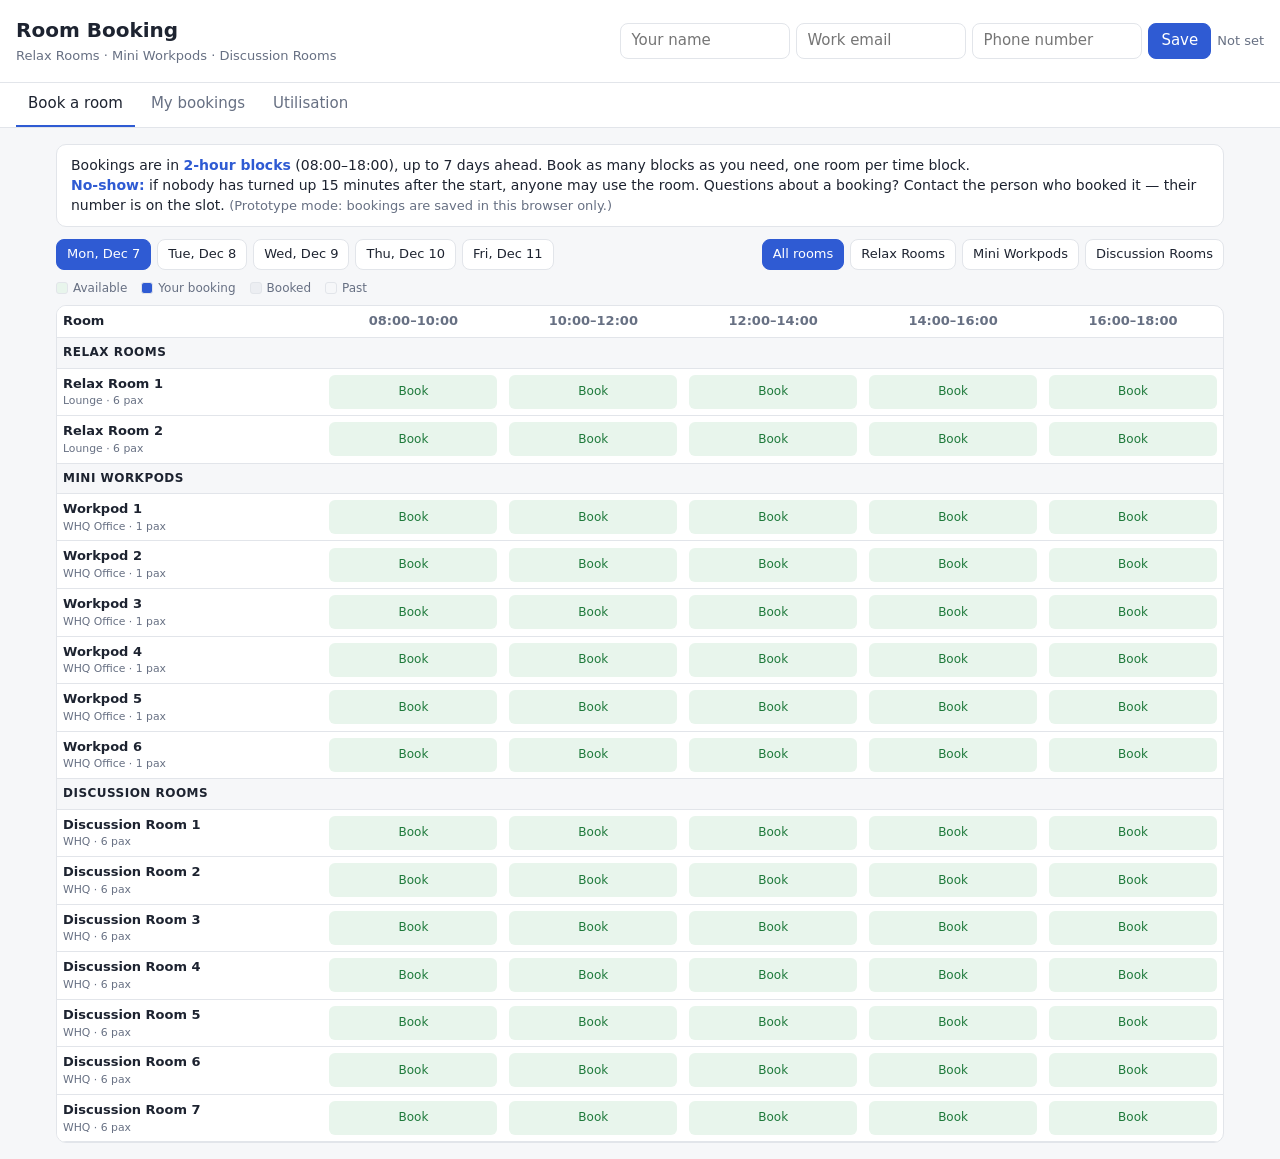
==== apps-script/Index.html @ 7262141a "Store bookings in Google Sheets; drop daily cap; add phone and no-show rule - Apps Script backend (a" ====
<!doctype html>
<html lang="en">
<head>
  <meta charset="utf-8">
  <meta name="viewport" content="width=device-width, initial-scale=1">
  <title>Room Booking</title>
  <style>
:root {
  --bg: #f6f7f9; --surface: #fff; --text: #1d2330; --muted: #677083; --line: #e2e5ea;
  --accent: #2f5bd3; --accent-ink: #fff;
  --free: #e8f5ec; --free-ink: #1f7a3c; --mine: #2f5bd3; --taken: #eceef2; --taken-ink: #677083; --past: #f6f7f9;
  --warn: #b4540a;
}
@media (prefers-color-scheme: dark) {
  :root {
    --bg: #12151b; --surface: #1a1e26; --text: #e6e8ec; --muted: #9aa3b2; --line: #2a303b;
    --accent: #6d8ff0; --accent-ink: #0d1220;
    --free: #173222; --free-ink: #7fd69c; --mine: #6d8ff0; --taken: #242a34; --taken-ink: #9aa3b2; --past: #161a21;
    --warn: #f0a35e;
  }
}
* { box-sizing: border-box; }
body { margin: 0; font: 15px/1.45 system-ui, -apple-system, "Segoe UI", Roboto, sans-serif; background: var(--bg); color: var(--text); }
h1 { margin: 0; font-size: 20px; } h2 { font-size: 17px; margin: 4px 0 12px; }
.sub, .muted { color: var(--muted); margin: 2px 0 0; font-size: 13px; }
button, input, select { font: inherit; color: inherit; }
button { cursor: pointer; border: 1px solid var(--line); background: var(--surface); border-radius: 8px; padding: 6px 12px; }
button:hover { border-color: var(--accent); }
input, select { border: 1px solid var(--line); background: var(--surface); border-radius: 8px; padding: 6px 10px; }

.topbar { display: flex; flex-wrap: wrap; gap: 12px; justify-content: space-between; align-items: center; padding: 16px; background: var(--surface); border-bottom: 1px solid var(--line); }
.who { display: flex; flex-wrap: wrap; gap: 6px; align-items: center; }
.who button { background: var(--accent); color: var(--accent-ink); border-color: var(--accent); }
.who-status { font-size: 13px; color: var(--muted); }

.tabs { display: flex; gap: 4px; padding: 0 16px; background: var(--surface); border-bottom: 1px solid var(--line); overflow-x: auto; }
.tab { border: 0; border-bottom: 2px solid transparent; border-radius: 0; padding: 10px 12px; background: none; color: var(--muted); }
.tab.active { color: var(--text); border-bottom-color: var(--accent); }

main { padding: 16px; max-width: 1200px; margin: 0 auto; }
.rules { background: var(--surface); border: 1px solid var(--line); border-radius: 10px; padding: 10px 14px; margin-bottom: 12px; font-size: 14px; }
.rules b { color: var(--accent); }
.controls { display: flex; flex-wrap: wrap; gap: 10px; align-items: center; justify-content: space-between; margin-bottom: 10px; }
.days, .chips { display: flex; gap: 6px; flex-wrap: wrap; }
.days button, .chips button { padding: 5px 10px; font-size: 13px; }
.days button.active, .chips button.active { background: var(--accent); color: var(--accent-ink); border-color: var(--accent); }
.legend { display: flex; gap: 14px; flex-wrap: wrap; font-size: 12px; color: var(--muted); margin-bottom: 8px; }
.sw { display: inline-block; width: 12px; height: 12px; border-radius: 3px; margin-right: 5px; vertical-align: -2px; border: 1px solid var(--line); }
.sw.free { background: var(--free); } .sw.mine { background: var(--mine); } .sw.taken { background: var(--taken); } .sw.past { background: var(--past); }

.grid-wrap { overflow-x: auto; background: var(--surface); border: 1px solid var(--line); border-radius: 10px; }
.grid { border-collapse: collapse; width: 100%; min-width: 640px; }
.grid th, .grid td { border-bottom: 1px solid var(--line); padding: 6px; text-align: center; font-size: 13px; }
.grid th { color: var(--muted); font-weight: 600; white-space: nowrap; }
.grid th.room { text-align: left; color: var(--text); position: sticky; left: 0; background: var(--surface); min-width: 150px; }
.grid th.room small { display: block; color: var(--muted); font-weight: 400; }
.grid tr.group th { text-align: left; background: var(--bg); color: var(--text); font-size: 12px; text-transform: uppercase; letter-spacing: .04em; }
.slot { width: 100%; min-height: 34px; border-radius: 6px; border: 1px solid transparent; font-size: 12px; padding: 4px; }
.slot.free { background: var(--free); color: var(--free-ink); }
.slot.mine { background: var(--mine); color: var(--accent-ink); font-weight: 600; }
.slot.taken { background: var(--taken); color: var(--text); cursor: default; line-height: 1.25; }
.slot small { display: block; color: var(--taken-ink); font-size: 11px; }
.slot.past { background: var(--past); color: var(--muted); cursor: default; opacity: .6; }
.slot.blocked { background: var(--free); color: var(--muted); opacity: .55; }

.card { background: var(--surface); border: 1px solid var(--line); border-radius: 10px; padding: 12px 14px; margin-bottom: 8px; display: flex; justify-content: space-between; align-items: center; gap: 10px; flex-wrap: wrap; }
.card .when { color: var(--muted); font-size: 13px; }
.empty { color: var(--muted); padding: 20px 0; }

.usage-table { width: 100%; border-collapse: collapse; background: var(--surface); border: 1px solid var(--line); border-radius: 10px; overflow: hidden; }
.usage-table th, .usage-table td { padding: 8px 10px; border-bottom: 1px solid var(--line); text-align: left; font-size: 14px; }
.bar { height: 8px; background: var(--taken); border-radius: 4px; overflow: hidden; min-width: 80px; }
.bar > i { display: block; height: 100%; background: var(--accent); }
.hint { margin-top: 10px; font-size: 13px; color: var(--warn); }

.toast { position: fixed; left: 50%; bottom: 20px; transform: translateX(-50%); background: var(--text); color: var(--bg); padding: 10px 16px; border-radius: 8px; font-size: 14px; opacity: 0; transition: opacity .2s; pointer-events: none; max-width: calc(100% - 32px); }
.toast.show { opacity: 1; }
body.busy, body.busy .slot { cursor: progress; }
.who input { width: 170px; }
@media (max-width: 600px) { .who input { width: 100%; } }
</style>
</head>
<body>
  <header class="topbar">
    <div class="brand">
      <h1>Room Booking</h1>
      <p class="sub">Relax Rooms · Mini Workpods · Discussion Rooms</p>
    </div>
    <form id="who" class="who" autocomplete="on">
      <input id="who-name" name="name" placeholder="Your name" required>
      <input id="who-email" name="email" type="email" placeholder="Work email" required>
      <input id="who-phone" name="tel" type="tel" placeholder="Phone number" required>
      <button type="submit">Save</button>
      <span id="who-status" class="who-status"></span>
    </form>
  </header>

  <nav class="tabs" role="tablist">
    <button class="tab active" data-view="book" role="tab">Book a room</button>
    <button class="tab" data-view="mine" role="tab">My bookings</button>
    <button class="tab" data-view="usage" role="tab">Utilisation</button>
  </nav>

  <main>
    <section id="view-book" class="view">
      <div class="rules" id="rules"></div>
      <div class="controls">
        <div id="days" class="days"></div>
        <div id="types" class="chips"></div>
      </div>
      <div class="legend">
        <span><i class="sw free"></i>Available</span>
        <span><i class="sw mine"></i>Your booking</span>
        <span><i class="sw taken"></i>Booked</span>
        <span><i class="sw past"></i>Past</span>
      </div>
      <div class="grid-wrap"><table id="grid" class="grid"></table></div>
    </section>

    <section id="view-mine" class="view" hidden>
      <h2>My upcoming bookings</h2>
      <div id="mine-list"></div>
    </section>

    <section id="view-usage" class="view" hidden>
      <h2>Utilisation</h2>
      <p class="muted">Share of available 2-hour blocks that were booked, over the selected period. Use this to decide when to adjust the cap.</p>
      <div class="controls">
        <label>Period
          <select id="usage-range">
            <option value="7">Next 7 days</option>
            <option value="-7">Past 7 days</option>
            <option value="-30">Past 30 days</option>
          </select>
        </label>
        <button id="export">Export bookings (CSV)</button>
      </div>
      <div id="usage"></div>
    </section>
  </main>

  <div id="toast" class="toast" role="status" aria-live="polite"></div>

  <script>
// Booking rules and room list. Edit this file to adjust the system —
// no other code changes are needed for the common tweaks.
window.BOOKING_CONFIG = {
  // Google Sheets backend: paste the Apps Script web app URL here (see
  // apps-script/SETUP.md). Leave empty to keep bookings in this browser only.
  sheetsApiUrl: "",

  // Operating hours (24h clock). Slots are generated from open to close.
  openHour: 8,
  closeHour: 18,

  // Length of one booking block, in hours.
  blockHours: 2,

  // Optional usage cap: maximum hours one person may hold per day, across all
  // rooms. null = no cap (people may book as many blocks as they like).
  // Set a number (e.g. 4) if utilisation data shows rooms are oversubscribed.
  maxHoursPerPersonPerDay: null,

  // If nobody has turned up this many minutes after the start, anyone may use
  // the room. Shown to users; not enforced by the system.
  noShowReleaseMinutes: 15,

  // How many days ahead people can book (0 = today only).
  bookingWindowDays: 7,

  // Allow weekend bookings?
  allowWeekends: false,

  // Rooms. `type` drives the filter chips; `capacity` is informational.
  rooms: [
    { id: "relax-1", name: "Relax Room 1", type: "Relax Room", location: "Lounge", capacity: 6 },
    { id: "relax-2", name: "Relax Room 2", type: "Relax Room", location: "Lounge", capacity: 6 },

    { id: "pod-1", name: "Workpod 1", type: "Mini Workpod", location: "WHQ Office", capacity: 1 },
    { id: "pod-2", name: "Workpod 2", type: "Mini Workpod", location: "WHQ Office", capacity: 1 },
    { id: "pod-3", name: "Workpod 3", type: "Mini Workpod", location: "WHQ Office", capacity: 1 },
    { id: "pod-4", name: "Workpod 4", type: "Mini Workpod", location: "WHQ Office", capacity: 1 },
    { id: "pod-5", name: "Workpod 5", type: "Mini Workpod", location: "WHQ Office", capacity: 1 },
    { id: "pod-6", name: "Workpod 6", type: "Mini Workpod", location: "WHQ Office", capacity: 1 },

    { id: "disc-1", name: "Discussion Room 1", type: "Discussion Room", location: "WHQ", capacity: 6 },
    { id: "disc-2", name: "Discussion Room 2", type: "Discussion Room", location: "WHQ", capacity: 6 },
    { id: "disc-3", name: "Discussion Room 3", type: "Discussion Room", location: "WHQ", capacity: 6 },
    { id: "disc-4", name: "Discussion Room 4", type: "Discussion Room", location: "WHQ", capacity: 6 },
    { id: "disc-5", name: "Discussion Room 5", type: "Discussion Room", location: "WHQ", capacity: 6 },
    { id: "disc-6", name: "Discussion Room 6", type: "Discussion Room", location: "WHQ", capacity: 6 },
    { id: "disc-7", name: "Discussion Room 7", type: "Discussion Room", location: "WHQ", capacity: 6 },
  ],
};
</script>
  <script>
(function () {
  "use strict";

  const C = window.BOOKING_CONFIG;
  const STORE_KEY = "roombooking.bookings.v1";
  const USER_KEY = "roombooking.user.v1";

  // ---- Storage --------------------------------------------------------------
  // Three backends with the same async interface:
  //  - served by the Apps Script web app (apps-script/): google.script.run
  //  - hosted elsewhere with sheetsApiUrl set: the web app's JSON API
  //  - otherwise: this browser's localStorage, for trying it on one machine.
  const localStore = {
    async list() {
      try { return JSON.parse(localStorage.getItem(STORE_KEY)) || []; } catch { return []; }
    },
    async add(b) {
      const list = await this.list();
      if (list.some((x) => x.roomId === b.roomId && x.date === b.date && x.start === b.start))
        throw new Error("Sorry, that slot was just taken. Please pick another.");
      const booking = { ...b, id: Date.now().toString(36) + Math.random().toString(36).slice(2, 7), createdAt: new Date().toISOString() };
      this._save(list.concat(booking));
      return booking;
    },
    async cancel(id) {
      this._save((await this.list()).filter((x) => x.id !== id));
    },
    _save(list) {
      try { localStorage.setItem(STORE_KEY, JSON.stringify(list)); } catch {}
    },
  };

  const sheetsStore = {
    async list() {
      const from = ymd(addDays(new Date(), -31));
      const res = await fetch(`${C.sheetsApiUrl}?action=list&from=${from}`);
      return (await this._json(res)).bookings;
    },
    async add(b) {
      return (await this._post({ action: "book", booking: b })).booking;
    },
    async cancel(id, email) {
      await this._post({ action: "cancel", id, email });
    },
    async _post(body) {
      // text/plain keeps this a "simple" request, which Apps Script accepts cross-origin.
      const res = await fetch(C.sheetsApiUrl, { method: "POST", headers: { "Content-Type": "text/plain;charset=utf-8" }, body: JSON.stringify(body) });
      return this._json(res);
    },
    async _json(res) {
      const data = await res.json();
      if (!data.ok) throw new Error(data.error || "Something went wrong.");
      return data;
    },
  };

  const gasRun = (fn, ...args) =>
    new Promise((resolve, reject) =>
      google.script.run
        .withSuccessHandler(resolve)
        .withFailureHandler((e) => reject(new Error(String(e && e.message || e).replace(/^Error:\s*/, ""))))
        [fn](...args));
  const appsScriptStore = {
    list: () => gasRun("apiList", ymd(addDays(new Date(), -31))),
    add: (b) => gasRun("apiBook", b),
    cancel: (id, email) => gasRun("apiCancel", id, email),
  };

  const store = window.google?.script?.run ? appsScriptStore : C.sheetsApiUrl ? sheetsStore : localStore;

  function loadUser() {
    try { return JSON.parse(localStorage.getItem(USER_KEY)); } catch { return null; }
  }
  function saveUser(u) {
    try { localStorage.setItem(USER_KEY, JSON.stringify(u)); } catch {}
  }

  // ---- Time helpers ---------------------------------------------------------
  const pad = (n) => String(n).padStart(2, "0");
  const ymd = (d) => `${d.getFullYear()}-${pad(d.getMonth() + 1)}-${pad(d.getDate())}`;
  const parseYmd = (s) => { const [y, m, d] = s.split("-").map(Number); return new Date(y, m - 1, d); };
  const addDays = (d, n) => { const x = new Date(d); x.setDate(x.getDate() + n); return x; };
  const isWeekend = (d) => d.getDay() === 0 || d.getDay() === 6;
  const fmtDay = (d) => d.toLocaleDateString(undefined, { weekday: "short", day: "numeric", month: "short" });

  // Slots: [{start: 8, end: 10, label: "08:00–10:00"}, ...]
  const SLOTS = [];
  for (let h = C.openHour; h + C.blockHours <= C.closeHour; h += C.blockHours) {
    SLOTS.push({ start: h, end: h + C.blockHours, label: `${pad(h)}:00–${pad(h + C.blockHours)}:00` });
  }

  function bookableDays() {
    const out = [];
    const today = new Date(); today.setHours(0, 0, 0, 0);
    for (let i = 0; i <= C.bookingWindowDays; i++) {
      const d = addDays(today, i);
      if (C.allowWeekends || !isWeekend(d)) out.push(d);
    }
    return out;
  }

  function slotIsPast(dateStr, slot) {
    const end = parseYmd(dateStr); end.setHours(slot.end, 0, 0, 0);
    return end <= new Date();
  }

  // ---- State ---------------------------------------------------------------
  let bookings = [];
  let user = loadUser();
  if (user && !user.phone) user = null; // saved before phone numbers were required
  let busy = false;
  const days = bookableDays();
  let selectedDay = days.length ? ymd(days[0]) : ymd(new Date());
  let selectedType = "All";
  const types = ["All", ...new Set(C.rooms.map((r) => r.type))];

  const el = (id) => document.getElementById(id);
  const roomById = (id) => C.rooms.find((r) => r.id === id);
  const sameUser = (b) => user && b.email.toLowerCase() === user.email.toLowerCase();

  const esc = (v) => String(v).replace(/[&<>"']/g, (c) => ({ "&": "&amp;", "<": "&lt;", ">": "&gt;", '"': "&quot;", "'": "&#39;" }[c]));

  function toast(msg) {
    const t = el("toast");
    t.textContent = msg;
    t.classList.add("show");
    clearTimeout(toast._t);
    toast._t = setTimeout(() => t.classList.remove("show"), 2800);
  }

  // ---- Rules ---------------------------------------------------------------
  // Checked here for instant feedback; the Sheets backend re-checks under a lock.
  function hoursUsed(email, dateStr) {
    return bookings
      .filter((b) => b.date === dateStr && b.email.toLowerCase() === email.toLowerCase())
      .reduce((sum, b) => sum + (b.end - b.start), 0);
  }

  function capReached(dateStr) {
    return !!(user && C.maxHoursPerPersonPerDay &&
      hoursUsed(user.email, dateStr) + C.blockHours > C.maxHoursPerPersonPerDay);
  }

  function canBook(roomId, dateStr, slot) {
    if (!user) return "Enter your name, work email and phone number first.";
    if (slotIsPast(dateStr, slot)) return "That slot has already passed.";
    if (bookings.some((b) => b.roomId === roomId && b.date === dateStr && b.start === slot.start))
      return "That slot was just taken.";
    if (bookings.some((b) => sameUser(b) && b.date === dateStr && b.start === slot.start))
      return "You already have a booking at that time.";
    if (capReached(dateStr))
      return `Daily limit reached: ${C.maxHoursPerPersonPerDay}h per person per day.`;
    return null;
  }

  async function refresh() {
    try {
      bookings = await store.list();
    } catch (e) {
      toast("Couldn't load bookings: " + e.message);
    }
    render();
  }

  async function run(work, done) {
    if (busy) return;
    busy = true;
    document.body.classList.add("busy");
    try {
      await work();
      toast(done);
    } catch (e) {
      toast(e.message);
    } finally {
      busy = false;
      document.body.classList.remove("busy");
      await refresh();
    }
  }

  function book(roomId, dateStr, slot) {
    const err = canBook(roomId, dateStr, slot);
    if (err) { toast(err); return; }
    const room = roomById(roomId);
    run(
      () => store.add({ roomId, roomName: room.name, date: dateStr, start: slot.start, end: slot.end,
                        name: user.name, email: user.email, phone: user.phone }),
      `Booked ${room.name}, ${fmtDay(parseYmd(dateStr))} ${slot.label}`
    );
  }

  function cancel(id) {
    const b = bookings.find((x) => x.id === id);
    if (!b || !sameUser(b)) return;
    if (!confirm(`Cancel ${roomById(b.roomId)?.name || b.roomId} on ${fmtDay(parseYmd(b.date))}?`)) return;
    run(() => store.cancel(id, user.email), "Booking cancelled — the slot is free for others.");
  }

  // ---- Rendering -----------------------------------------------------------
  function renderWho() {
    el("who-name").value = user?.name || "";
    el("who-email").value = user?.email || "";
    el("who-phone").value = user?.phone || "";
    el("who-status").textContent = user ? `Booking as ${user.name}` : "Not set";
  }

  function renderRules() {
    let limit;
    if (C.maxHoursPerPersonPerDay) {
      const used = user ? hoursUsed(user.email, selectedDay) : 0;
      limit = `Limit: <b>${C.maxHoursPerPersonPerDay}h per person per day</b>` +
        (user ? ` <span class="muted">(you've used ${used}h on this day)</span>. ` : ". ");
    } else {
      limit = "Book as many blocks as you need, one room per time block. ";
    }
    el("rules").innerHTML =
      `Bookings are in <b>${C.blockHours}-hour blocks</b> (${pad(C.openHour)}:00–${pad(C.closeHour)}:00), ` +
      `up to ${C.bookingWindowDays} days ahead. ${limit}<br>` +
      `<b>No-show:</b> if nobody has turned up ${C.noShowReleaseMinutes} minutes after the start, anyone may use the room. ` +
      `Questions about a booking? Contact the person who booked it — their number is on the slot.` +
      (store !== localStore ? "" : ` <span class="muted">(Prototype mode: bookings are saved in this browser only.)</span>`);
  }

  function renderDays() {
    el("days").innerHTML = "";
    for (const d of days) {
      const b = document.createElement("button");
      b.textContent = fmtDay(d);
      b.className = ymd(d) === selectedDay ? "active" : "";
      b.onclick = () => { selectedDay = ymd(d); render(); };
      el("days").appendChild(b);
    }
  }

  function renderTypes() {
    el("types").innerHTML = "";
    for (const t of types) {
      const b = document.createElement("button");
      b.textContent = t === "All" ? "All rooms" : t + "s";
      b.className = t === selectedType ? "active" : "";
      b.onclick = () => { selectedType = t; render(); };
      el("types").appendChild(b);
    }
  }

  function renderGrid() {
    const grid = el("grid");
    grid.innerHTML = "";
    const head = grid.insertRow();
    head.innerHTML = `<th class="room">Room</th>` + SLOTS.map((s) => `<th>${s.label}</th>`).join("");

    const atCap = capReached(selectedDay);
    let lastType = null;
    for (const room of C.rooms) {
      if (selectedType !== "All" && room.type !== selectedType) continue;
      if (room.type !== lastType) {
        const g = grid.insertRow(); g.className = "group";
        g.innerHTML = `<th colspan="${SLOTS.length + 1}">${room.type}s</th>`;
        lastType = room.type;
      }
      const tr = grid.insertRow();
      const th = document.createElement("th");
      th.className = "room";
      th.innerHTML = `${room.name}<small>${room.location} · ${room.capacity} pax</small>`;
      tr.appendChild(th);

      for (const slot of SLOTS) {
        const td = tr.insertCell();
        const btn = document.createElement("button");
        btn.className = "slot";
        const b = bookings.find((x) => x.roomId === room.id && x.date === selectedDay && x.start === slot.start);
        if (b && sameUser(b)) {
          btn.classList.add("mine"); btn.textContent = "Yours · cancel";
          btn.onclick = () => cancel(b.id);
        } else if (b) {
          btn.classList.add("taken"); btn.disabled = true;
          btn.innerHTML = `${esc(b.name)}<small>${esc(b.phone || "")}</small>`;
        } else if (slotIsPast(selectedDay, slot)) {
          btn.classList.add("past"); btn.textContent = "—"; btn.disabled = true;
        } else {
          btn.classList.add(atCap ? "blocked" : "free");
          btn.textContent = atCap ? "Limit reached" : "Book";
          btn.onclick = () => book(room.id, selectedDay, slot);
        }
        btn.title = `${room.name} · ${slot.label}` + (b ? ` · booked by ${b.name}, ${b.phone || ""}` : "");
        td.appendChild(btn);
      }
    }
  }

  function renderMine() {
    const list = el("mine-list");
    if (!user) { list.innerHTML = `<p class="empty">Enter your name and email above to see your bookings.</p>`; return; }
    const mine = bookings
      .filter((b) => sameUser(b) && !slotIsPast(b.date, b))
      .sort((a, b) => (a.date + pad(a.start)).localeCompare(b.date + pad(b.start)));
    if (!mine.length) { list.innerHTML = `<p class="empty">No upcoming bookings.</p>`; return; }
    list.innerHTML = "";
    for (const b of mine) {
      const room = roomById(b.roomId);
      const card = document.createElement("div");
      card.className = "card";
      card.innerHTML = `<div><strong>${room?.name || b.roomId}</strong>
        <div class="when">${fmtDay(parseYmd(b.date))} · ${pad(b.start)}:00–${pad(b.end)}:00 · ${room?.location || ""}</div></div>`;
      const btn = document.createElement("button");
      btn.textContent = "Cancel";
      btn.onclick = () => cancel(b.id);
      card.appendChild(btn);
      list.appendChild(card);
    }
  }

  function renderUsage() {
    const range = Number(el("usage-range").value);
    const today = new Date(); today.setHours(0, 0, 0, 0);
    const dates = [];
    if (range > 0) for (let i = 0; i < range; i++) dates.push(addDays(today, i));
    else for (let i = range; i < 0; i++) dates.push(addDays(today, i));
    const dayStrs = dates.filter((d) => C.allowWeekends || !isWeekend(d)).map(ymd);
    const daySet = new Set(dayStrs);
    const inRange = bookings.filter((b) => daySet.has(b.date));

    const rows = types.filter((t) => t !== "All").map((t) => {
      const rooms = C.rooms.filter((r) => r.type === t);
      const capacity = rooms.length * SLOTS.length * dayStrs.length;
      const used = inRange.filter((b) => roomById(b.roomId)?.type === t).length;
      return { label: t + "s", rooms: rooms.length, used, capacity };
    });
    const total = rows.reduce((a, r) => ({ used: a.used + r.used, capacity: a.capacity + r.capacity }), { used: 0, capacity: 0 });
    const pct = (u, c) => (c ? Math.round((u / c) * 100) : 0);

    const slotRows = SLOTS.map((s) => {
      const used = inRange.filter((b) => b.start === s.start).length;
      return { label: s.label, used, capacity: C.rooms.length * dayStrs.length };
    });

    const people = new Set(inRange.map((b) => b.email.toLowerCase())).size;
    const tableHtml = (title, list) => `
      <table class="usage-table" style="margin-bottom:16px">
        <tr><th>${title}</th><th>Blocks booked</th><th>Utilisation</th><th style="width:40%"></th></tr>
        ${list.map((r) => `<tr><td>${r.label}</td><td>${r.used} / ${r.capacity}</td><td>${pct(r.used, r.capacity)}%</td>
          <td><div class="bar"><i style="width:${pct(r.used, r.capacity)}%"></i></div></td></tr>`).join("")}
      </table>`;

    const overall = pct(total.used, total.capacity);
    el("usage").innerHTML =
      `<p><strong>${overall}%</strong> overall · ${total.used} bookings · ${people} people · ${dayStrs.length} working days</p>` +
      tableHtml("Room type", rows) + tableHtml("Time block", slotRows) +
      (overall < 50 && total.capacity && C.maxHoursPerPersonPerDay
        ? `<p class="hint">Utilisation is under 50% — consider raising <code>maxHoursPerPersonPerDay</code> in config.js.</p>`
        : overall >= 85
        ? `<p class="hint">Utilisation is 85%+ — demand is high; consider a per-person cap (<code>maxHoursPerPersonPerDay</code>) or shorter blocks.</p>`
        : "");
  }

  function exportCsv() {
    const head = ["date", "start", "end", "room", "type", "name", "email", "phone", "createdAt"];
    const csv = (v) => `"${String(v).replace(/"/g, '""')}"`;
    const lines = [head.join(",")].concat(
      bookings.map((b) => {
        const r = roomById(b.roomId);
        return [b.date, `${pad(b.start)}:00`, `${pad(b.end)}:00`, r?.name || b.roomId, r?.type || "", b.name, b.email, b.phone || "", b.createdAt].map(csv).join(",");
      })
    );
    const a = document.createElement("a");
    a.href = URL.createObjectURL(new Blob([lines.join("\n")], { type: "text/csv" }));
    a.download = `room-bookings-${ymd(new Date())}.csv`;
    a.click();
  }

  function render() {
    renderWho(); renderRules(); renderDays(); renderTypes(); renderGrid(); renderMine(); renderUsage();
  }

  // ---- Wiring --------------------------------------------------------------
  el("who").addEventListener("submit", (e) => {
    e.preventDefault();
    const name = el("who-name").value.trim();
    const email = el("who-email").value.trim();
    const phone = el("who-phone").value.trim();
    if (!name || !email || !phone) return;
    user = { name, email, phone };
    saveUser(user);
    toast(`Saved — booking as ${name}`);
    render();
  });

  document.querySelectorAll(".tab").forEach((t) =>
    t.addEventListener("click", () => {
      document.querySelectorAll(".tab").forEach((x) => x.classList.toggle("active", x === t));
      document.querySelectorAll(".view").forEach((v) => (v.hidden = v.id !== "view-" + t.dataset.view));
    })
  );
  el("usage-range").addEventListener("change", renderUsage);
  el("export").addEventListener("click", exportCsv);
  window.addEventListener("storage", (e) => { if (e.key === STORE_KEY) refresh(); });
  // Pick up other people's bookings while the page is open.
  setInterval(() => { if (!busy && !document.hidden) refresh(); }, 60000);
  document.addEventListener("visibilitychange", () => { if (!document.hidden) refresh(); });

  render();
  refresh();
})();
</script>
</body>
</html>
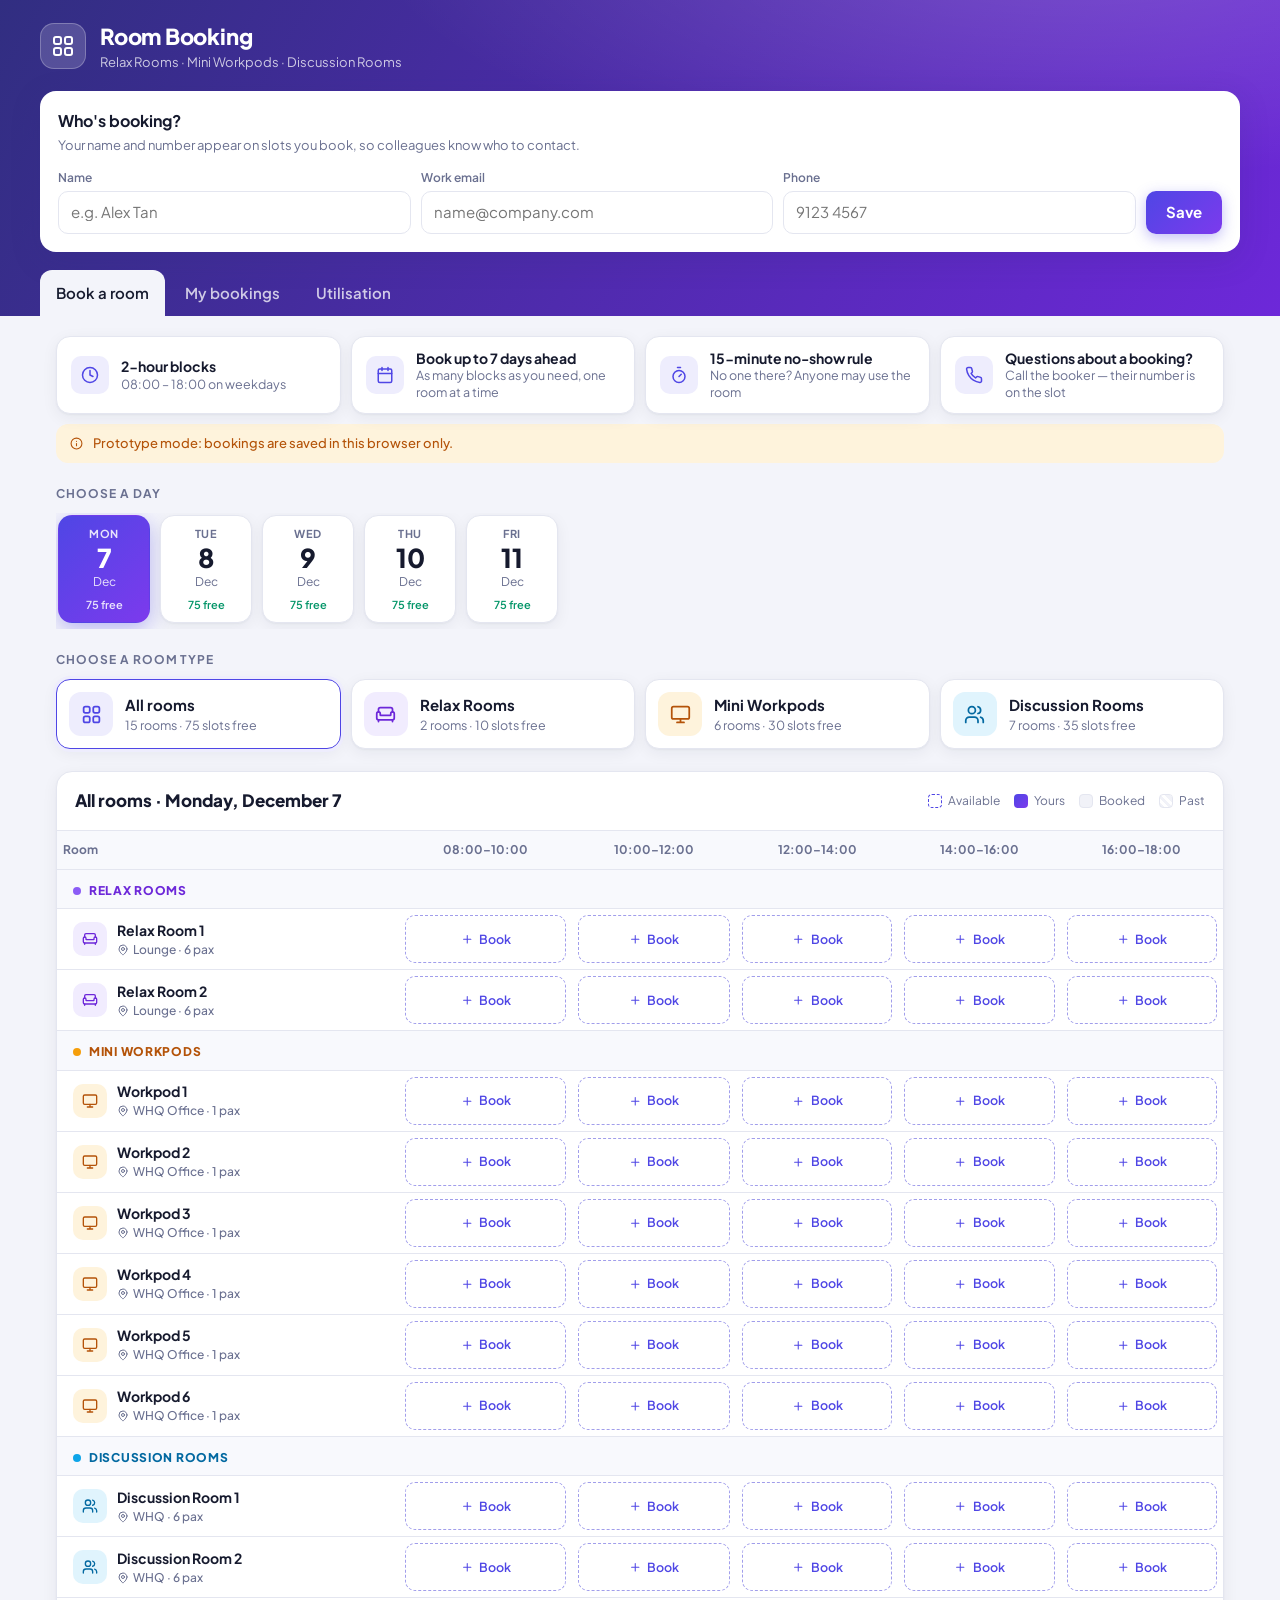
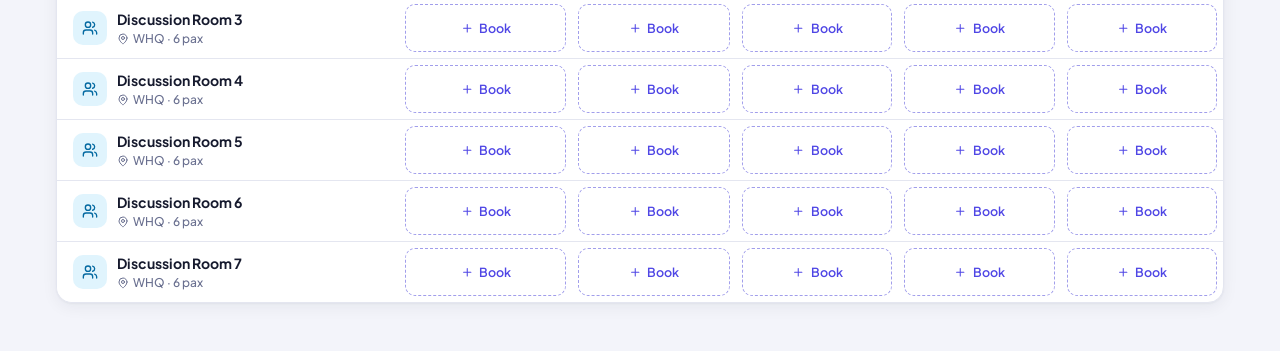
==== commit b31d2b02: "Redesign booking page Branded gradient header with profile chip, rule cards with icons, date tiles s" ====
--- a/apps-script/Index.html
+++ b/apps-script/Index.html
@@ -4,136 +4,302 @@
   <meta charset="utf-8">
   <meta name="viewport" content="width=device-width, initial-scale=1">
   <title>Room Booking</title>
+  <link rel="preconnect" href="https://fonts.googleapis.com">
+  <link rel="stylesheet" href="https://fonts.googleapis.com/css2?family=Plus+Jakarta+Sans:wght@400;500;600;700;800&display=swap">
   <style>
 :root {
-  --bg: #f6f7f9; --surface: #fff; --text: #1d2330; --muted: #677083; --line: #e2e5ea;
-  --accent: #2f5bd3; --accent-ink: #fff;
-  --free: #e8f5ec; --free-ink: #1f7a3c; --mine: #2f5bd3; --taken: #eceef2; --taken-ink: #677083; --past: #f6f7f9;
-  --warn: #b4540a;
+  --bg: #F3F4FA; --surface: #FFFFFF; --surface-2: #F8F9FD; --text: #161A2E; --muted: #6A7090; --line: #E4E6F0;
+  --brand: #4F46E5; --brand-2: #7C3AED; --brand-soft: #EEEDFD; --brand-ink: #FFFFFF;
+  --hero-from: #312E81; --hero-to: #6D28D9;
+  --grad: linear-gradient(135deg, #4F46E5, #7C3AED); /* fills under white text, same in both themes */
+  --relax: #8B5CF6; --relax-soft: #F1ECFE; --relax-ink: #6D28D9;
+  --pod: #F59E0B; --pod-soft: #FEF3DC; --pod-ink: #B45309;
+  --disc: #0EA5E9; --disc-soft: #E0F4FD; --disc-ink: #0369A1;
+  --taken: #F1F2F8; --danger: #DC2626; --danger-soft: #FDECEC; --warn: #B45309; --ok: #059669;
+  --shadow: 0 1px 2px rgba(22, 26, 46, .04), 0 4px 16px rgba(22, 26, 46, .06);
+  --shadow-lg: 0 8px 30px rgba(49, 46, 129, .18);
+  --radius: 16px;
 }
 @media (prefers-color-scheme: dark) {
   :root {
-    --bg: #12151b; --surface: #1a1e26; --text: #e6e8ec; --muted: #9aa3b2; --line: #2a303b;
-    --accent: #6d8ff0; --accent-ink: #0d1220;
-    --free: #173222; --free-ink: #7fd69c; --mine: #6d8ff0; --taken: #242a34; --taken-ink: #9aa3b2; --past: #161a21;
-    --warn: #f0a35e;
+    --bg: #0E1020; --surface: #171A2E; --surface-2: #1D2138; --text: #ECEDF6; --muted: #9AA0BF; --line: #2A2F4A;
+    --brand: #818CF8; --brand-2: #A78BFA; --brand-soft: #25264A; --brand-ink: #0E1020;
+    --hero-from: #1E1B4B; --hero-to: #4C1D95;
+    --relax-soft: #2A2145; --relax-ink: #C4B5FD;
+    --pod-soft: #33270F; --pod-ink: #FCD34D;
+    --disc-soft: #0F2A3A; --disc-ink: #7DD3FC;
+    --taken: #22263F; --danger: #F87171; --danger-soft: #3A1D25; --warn: #FBBF24; --ok: #34D399;
+    --shadow: 0 1px 2px rgba(0, 0, 0, .3), 0 4px 16px rgba(0, 0, 0, .25);
   }
 }
+
 * { box-sizing: border-box; }
-body { margin: 0; font: 15px/1.45 system-ui, -apple-system, "Segoe UI", Roboto, sans-serif; background: var(--bg); color: var(--text); }
-h1 { margin: 0; font-size: 20px; } h2 { font-size: 17px; margin: 4px 0 12px; }
-.sub, .muted { color: var(--muted); margin: 2px 0 0; font-size: 13px; }
+[hidden] { display: none !important; }
+body {
+  margin: 0; background: var(--bg); color: var(--text);
+  font: 15px/1.5 "Plus Jakarta Sans", system-ui, -apple-system, "Segoe UI", Roboto, sans-serif;
+  -webkit-font-smoothing: antialiased;
+}
 button, input, select { font: inherit; color: inherit; }
-button { cursor: pointer; border: 1px solid var(--line); background: var(--surface); border-radius: 8px; padding: 6px 12px; }
-button:hover { border-color: var(--accent); }
-input, select { border: 1px solid var(--line); background: var(--surface); border-radius: 8px; padding: 6px 10px; }
-
-.topbar { display: flex; flex-wrap: wrap; gap: 12px; justify-content: space-between; align-items: center; padding: 16px; background: var(--surface); border-bottom: 1px solid var(--line); }
-.who { display: flex; flex-wrap: wrap; gap: 6px; align-items: center; }
-.who button { background: var(--accent); color: var(--accent-ink); border-color: var(--accent); }
-.who-status { font-size: 13px; color: var(--muted); }
-
-.tabs { display: flex; gap: 4px; padding: 0 16px; background: var(--surface); border-bottom: 1px solid var(--line); overflow-x: auto; }
-.tab { border: 0; border-bottom: 2px solid transparent; border-radius: 0; padding: 10px 12px; background: none; color: var(--muted); }
-.tab.active { color: var(--text); border-bottom-color: var(--accent); }
-
-main { padding: 16px; max-width: 1200px; margin: 0 auto; }
-.rules { background: var(--surface); border: 1px solid var(--line); border-radius: 10px; padding: 10px 14px; margin-bottom: 12px; font-size: 14px; }
-.rules b { color: var(--accent); }
-.controls { display: flex; flex-wrap: wrap; gap: 10px; align-items: center; justify-content: space-between; margin-bottom: 10px; }
-.days, .chips { display: flex; gap: 6px; flex-wrap: wrap; }
-.days button, .chips button { padding: 5px 10px; font-size: 13px; }
-.days button.active, .chips button.active { background: var(--accent); color: var(--accent-ink); border-color: var(--accent); }
-.legend { display: flex; gap: 14px; flex-wrap: wrap; font-size: 12px; color: var(--muted); margin-bottom: 8px; }
-.sw { display: inline-block; width: 12px; height: 12px; border-radius: 3px; margin-right: 5px; vertical-align: -2px; border: 1px solid var(--line); }
-.sw.free { background: var(--free); } .sw.mine { background: var(--mine); } .sw.taken { background: var(--taken); } .sw.past { background: var(--past); }
-
-.grid-wrap { overflow-x: auto; background: var(--surface); border: 1px solid var(--line); border-radius: 10px; }
-.grid { border-collapse: collapse; width: 100%; min-width: 640px; }
-.grid th, .grid td { border-bottom: 1px solid var(--line); padding: 6px; text-align: center; font-size: 13px; }
-.grid th { color: var(--muted); font-weight: 600; white-space: nowrap; }
-.grid th.room { text-align: left; color: var(--text); position: sticky; left: 0; background: var(--surface); min-width: 150px; }
-.grid th.room small { display: block; color: var(--muted); font-weight: 400; }
-.grid tr.group th { text-align: left; background: var(--bg); color: var(--text); font-size: 12px; text-transform: uppercase; letter-spacing: .04em; }
-.slot { width: 100%; min-height: 34px; border-radius: 6px; border: 1px solid transparent; font-size: 12px; padding: 4px; }
-.slot.free { background: var(--free); color: var(--free-ink); }
-.slot.mine { background: var(--mine); color: var(--accent-ink); font-weight: 600; }
-.slot.taken { background: var(--taken); color: var(--text); cursor: default; line-height: 1.25; }
-.slot small { display: block; color: var(--taken-ink); font-size: 11px; }
-.slot.past { background: var(--past); color: var(--muted); cursor: default; opacity: .6; }
-.slot.blocked { background: var(--free); color: var(--muted); opacity: .55; }
-
-.card { background: var(--surface); border: 1px solid var(--line); border-radius: 10px; padding: 12px 14px; margin-bottom: 8px; display: flex; justify-content: space-between; align-items: center; gap: 10px; flex-wrap: wrap; }
-.card .when { color: var(--muted); font-size: 13px; }
-.empty { color: var(--muted); padding: 20px 0; }
-
-.usage-table { width: 100%; border-collapse: collapse; background: var(--surface); border: 1px solid var(--line); border-radius: 10px; overflow: hidden; }
-.usage-table th, .usage-table td { padding: 8px 10px; border-bottom: 1px solid var(--line); text-align: left; font-size: 14px; }
-.bar { height: 8px; background: var(--taken); border-radius: 4px; overflow: hidden; min-width: 80px; }
-.bar > i { display: block; height: 100%; background: var(--accent); }
-.hint { margin-top: 10px; font-size: 13px; color: var(--warn); }
-
-.toast { position: fixed; left: 50%; bottom: 20px; transform: translateX(-50%); background: var(--text); color: var(--bg); padding: 10px 16px; border-radius: 8px; font-size: 14px; opacity: 0; transition: opacity .2s; pointer-events: none; max-width: calc(100% - 32px); }
-.toast.show { opacity: 1; }
+button { cursor: pointer; }
+svg.i { width: 1em; height: 1em; flex: none; stroke: currentColor; fill: none; stroke-width: 2; stroke-linecap: round; stroke-linejoin: round; vertical-align: -0.125em; }
+.muted { color: var(--muted); }
+
+/* ---- Hero ---------------------------------------------------------------- */
+.hero {
+  background: radial-gradient(1200px 400px at 85% -20%, rgba(255,255,255,.18), transparent 60%),
+              linear-gradient(120deg, var(--hero-from), var(--hero-to));
+  color: #fff; padding: 20px 16px 0;
+}
+.hero-inner, .who-card, .tabs, main { max-width: 1200px; margin-left: auto; margin-right: auto; }
+.hero-inner { display: flex; flex-wrap: wrap; gap: 16px; justify-content: space-between; align-items: center; }
+.brand { display: flex; gap: 14px; align-items: center; }
+.logo { width: 46px; height: 46px; border-radius: 14px; background: rgba(255,255,255,.16); display: grid; place-items: center; font-size: 24px; box-shadow: inset 0 0 0 1px rgba(255,255,255,.25); }
+.brand h1 { margin: 0; font-size: 22px; font-weight: 800; letter-spacing: -.01em; }
+.brand p { margin: 0; font-size: 13px; color: rgba(255,255,255,.75); }
+
+.profile { display: flex; align-items: center; gap: 10px; }
+.profile .who-chip { display: flex; align-items: center; gap: 10px; background: rgba(255,255,255,.12); border: 1px solid rgba(255,255,255,.2); border-radius: 999px; padding: 5px 6px 5px 5px; }
+.profile .who-chip strong { display: block; font-size: 14px; line-height: 1.2; }
+.profile .who-chip small { display: block; font-size: 12px; color: rgba(255,255,255,.75); }
+.profile .who-chip button { border: 0; background: rgba(255,255,255,.18); color: #fff; border-radius: 999px; padding: 6px 12px; font-size: 13px; font-weight: 600; }
+.profile .who-chip button:hover { background: rgba(255,255,255,.3); }
+
+.avatar { width: 34px; height: 34px; border-radius: 50%; display: grid; place-items: center; font-size: 13px; font-weight: 700; color: #fff; flex: none; }
+.avatar.sm { width: 24px; height: 24px; font-size: 10px; }
+
+.who-card { margin-top: 18px; background: var(--surface); color: var(--text); border-radius: var(--radius); padding: 18px; box-shadow: var(--shadow-lg); display: grid; gap: 14px; }
+.who-intro strong { display: block; font-size: 16px; }
+.who-intro span { color: var(--muted); font-size: 13px; }
+.who-fields { display: grid; grid-template-columns: repeat(3, 1fr) auto; gap: 10px; align-items: end; }
+.who-fields label span { display: block; font-size: 12px; font-weight: 600; color: var(--muted); margin-bottom: 4px; }
+.who-fields input { width: 100%; }
+@media (max-width: 720px) { .who-fields { grid-template-columns: 1fr; } }
+
+input, select { border: 1.5px solid var(--line); background: var(--surface); border-radius: 10px; padding: 9px 12px; outline: none; transition: border-color .15s, box-shadow .15s; }
+input:focus, select:focus { border-color: var(--brand); box-shadow: 0 0 0 3px var(--brand-soft); }
+.btn-primary { border: 0; border-radius: 10px; padding: 10px 20px; font-weight: 700; color: #fff; background: var(--grad); box-shadow: 0 4px 14px rgba(79, 70, 229, .35); }
+.btn-primary:hover { filter: brightness(1.06); }
+.btn-ghost { display: inline-flex; gap: 8px; align-items: center; border: 1.5px solid var(--line); background: var(--surface); border-radius: 10px; padding: 8px 14px; font-weight: 600; }
+.btn-ghost:hover { border-color: var(--brand); color: var(--brand); }
+
+.tabs { display: flex; gap: 4px; margin-top: 18px; overflow-x: auto; }
+.tab { border: 0; background: none; color: rgba(255,255,255,.75); padding: 12px 16px; font-weight: 600; border-radius: 12px 12px 0 0; display: inline-flex; gap: 8px; align-items: center; white-space: nowrap; }
+.tab:hover { color: #fff; }
+.tab.active { background: var(--bg); color: var(--text); }
+.count { background: #4F46E5; color: #fff; border-radius: 999px; font-size: 11px; padding: 1px 8px; font-weight: 700; }
+
+/* ---- Layout -------------------------------------------------------------- */
+main { padding: 20px 16px 48px; }
+.card { background: var(--surface); border: 1px solid var(--line); border-radius: var(--radius); box-shadow: var(--shadow); }
+.section-label { font-size: 12px; font-weight: 700; letter-spacing: .08em; text-transform: uppercase; color: var(--muted); margin: 22px 0 10px; }
+.view-title { font-size: 22px; font-weight: 800; margin: 4px 0 6px; letter-spacing: -.01em; }
+
+/* ---- Rules strip --------------------------------------------------------- */
+.rules { display: grid; grid-template-columns: repeat(auto-fit, minmax(230px, 1fr)); gap: 10px; }
+.rule { display: flex; gap: 12px; align-items: center; background: var(--surface); border: 1px solid var(--line); border-radius: 14px; padding: 12px 14px; box-shadow: var(--shadow); }
+.rule .ic { width: 38px; height: 38px; border-radius: 10px; display: grid; place-items: center; background: var(--brand-soft); color: var(--brand); font-size: 18px; flex: none; }
+.rule strong { display: block; font-size: 14px; line-height: 1.3; }
+.rule span { display: block; font-size: 12.5px; color: var(--muted); line-height: 1.35; }
+.banner { margin-top: 10px; display: flex; gap: 10px; align-items: center; background: var(--pod-soft); color: var(--pod-ink); border-radius: 12px; padding: 10px 14px; font-size: 13px; font-weight: 500; }
+
+/* ---- Day tiles ----------------------------------------------------------- */
+.days { display: flex; gap: 10px; overflow-x: auto; padding: 2px 2px 6px; scrollbar-width: thin; }
+.day { flex: none; width: 92px; border: 1.5px solid var(--line); background: var(--surface); border-radius: 14px; padding: 10px 6px 9px; text-align: center; box-shadow: var(--shadow); transition: transform .12s, border-color .12s; }
+.day:hover { transform: translateY(-2px); border-color: var(--brand); }
+.day .dow { font-size: 11px; font-weight: 700; text-transform: uppercase; letter-spacing: .06em; color: var(--muted); }
+.day .num { font-size: 26px; font-weight: 800; line-height: 1.15; }
+.day .mon { font-size: 12px; color: var(--muted); }
+.day .free-n { margin-top: 6px; font-size: 11px; font-weight: 600; color: var(--ok); }
+.day .free-n.none { color: var(--danger); }
+.day.active { background: var(--grad); border-color: transparent; color: #fff; box-shadow: 0 6px 20px rgba(79, 70, 229, .35); }
+.day.active .dow, .day.active .mon, .day.active .free-n { color: rgba(255,255,255,.85); }
+
+/* ---- Room type cards ----------------------------------------------------- */
+.type-cards { display: grid; grid-template-columns: repeat(auto-fit, minmax(200px, 1fr)); gap: 10px; }
+.type-card { --tc: var(--brand); --tc-soft: var(--brand-soft); --tc-ink: var(--brand);
+  display: flex; gap: 12px; align-items: center; text-align: left; border: 1.5px solid var(--line); background: var(--surface); border-radius: 14px; padding: 12px; box-shadow: var(--shadow); transition: border-color .12s, transform .12s; }
+.type-card:hover { transform: translateY(-2px); border-color: var(--tc); }
+.type-card .ic { width: 44px; height: 44px; border-radius: 12px; display: grid; place-items: center; font-size: 21px; background: var(--tc-soft); color: var(--tc-ink); flex: none; }
+.type-card strong { display: block; font-size: 15px; }
+.type-card span { display: block; font-size: 12.5px; color: var(--muted); }
+.type-card.active { border-color: var(--tc); box-shadow: 0 0 0 3px var(--tc-soft), var(--shadow); }
+.t-relax { --tc: var(--relax); --tc-soft: var(--relax-soft); --tc-ink: var(--relax-ink); }
+.t-pod   { --tc: var(--pod);   --tc-soft: var(--pod-soft);   --tc-ink: var(--pod-ink); }
+.t-disc  { --tc: var(--disc);  --tc-soft: var(--disc-soft);  --tc-ink: var(--disc-ink); }
+
+/* ---- Grid ---------------------------------------------------------------- */
+.grid-card { margin-top: 22px; overflow: hidden; }
+.grid-head { display: flex; flex-wrap: wrap; gap: 10px; justify-content: space-between; align-items: center; padding: 16px 18px; border-bottom: 1px solid var(--line); }
+.grid-head h2 { margin: 0; font-size: 17px; font-weight: 800; }
+.legend { display: flex; gap: 14px; flex-wrap: wrap; font-size: 12px; color: var(--muted); }
+.legend span { display: inline-flex; align-items: center; gap: 6px; }
+.sw { display: inline-block; width: 14px; height: 14px; border-radius: 4px; }
+.sw.free { background: var(--surface); border: 1.5px dashed var(--brand); }
+.sw.mine { background: var(--grad); }
+.sw.taken { background: var(--taken); border: 1px solid var(--line); }
+.sw.past { background: repeating-linear-gradient(45deg, var(--taken), var(--taken) 3px, var(--surface) 3px, var(--surface) 6px); border: 1px solid var(--line); }
+
+.grid-wrap { overflow-x: auto; }
+.grid { border-collapse: separate; border-spacing: 0; width: 100%; min-width: 760px; }
+.grid th, .grid td { padding: 6px; border-bottom: 1px solid var(--line); }
+.grid tr:last-child td, .grid tr:last-child th { border-bottom: 0; }
+.grid thead th, .grid tr.head th { font-size: 12px; font-weight: 700; color: var(--muted); text-align: center; white-space: nowrap; padding: 10px 6px; background: var(--surface-2); }
+.grid tr.head th.room { text-align: left; }
+.grid th.room { position: sticky; left: 0; z-index: 1; background: var(--surface); text-align: left; min-width: 190px; padding-left: 16px; }
+.room-cell { display: flex; gap: 10px; align-items: center; }
+.room-cell .ic { width: 34px; height: 34px; border-radius: 10px; display: grid; place-items: center; background: var(--tc-soft); color: var(--tc-ink); font-size: 16px; flex: none; }
+.room-cell strong { display: block; font-size: 14px; }
+.room-cell small { display: flex; gap: 4px; align-items: center; color: var(--muted); font-size: 12px; font-weight: 500; }
+.grid tr.group th { text-align: left; background: var(--surface-2); padding: 8px 16px; }
+.group-label { display: inline-flex; gap: 8px; align-items: center; font-size: 12px; font-weight: 800; letter-spacing: .06em; text-transform: uppercase; color: var(--tc-ink); }
+.group-label .dot { width: 8px; height: 8px; border-radius: 50%; background: var(--tc); }
+
+.slot { width: 100%; min-height: 48px; border-radius: 10px; border: 1.5px solid transparent; font-size: 12.5px; font-weight: 600; padding: 6px 8px; display: flex; align-items: center; justify-content: center; gap: 6px; transition: background .12s, border-color .12s, transform .12s; }
+.slot.free { background: var(--surface); border: 1.5px dashed color-mix(in srgb, var(--brand) 45%, var(--line)); color: var(--brand); }
+.slot.free:hover { background: var(--brand-soft); border-style: solid; border-color: var(--brand); transform: translateY(-1px); }
+.slot.mine { background: var(--grad); color: #fff; box-shadow: 0 4px 12px rgba(79, 70, 229, .3); flex-direction: column; gap: 0; line-height: 1.2; }
+.slot.mine small { font-size: 11px; font-weight: 500; opacity: .85; }
+.slot.mine:hover { filter: brightness(1.08); }
+.slot.taken { background: var(--taken); color: var(--text); cursor: default; justify-content: flex-start; text-align: left; }
+.slot.taken .who { min-width: 0; line-height: 1.2; }
+.slot.taken .who span { display: block; white-space: nowrap; overflow: hidden; text-overflow: ellipsis; }
+.slot.taken .who small { display: flex; gap: 4px; align-items: center; color: var(--muted); font-size: 11px; font-weight: 500; }
+.slot.past { background: repeating-linear-gradient(45deg, var(--taken), var(--taken) 4px, transparent 4px, transparent 9px); color: var(--muted); cursor: default; opacity: .7; }
+.slot.blocked { background: var(--surface-2); color: var(--muted); border: 1.5px dashed var(--line); }
+
+/* ---- My bookings --------------------------------------------------------- */
+.mine-list { display: grid; gap: 10px; }
+.booking { display: flex; gap: 16px; align-items: center; padding: 14px; flex-wrap: wrap; }
+.date-tile { width: 64px; border-radius: 12px; background: var(--tc-soft); color: var(--tc-ink); text-align: center; padding: 8px 0; flex: none; }
+.date-tile .dow { font-size: 11px; font-weight: 700; text-transform: uppercase; letter-spacing: .06em; }
+.date-tile .num { font-size: 24px; font-weight: 800; line-height: 1.1; }
+.booking .info { flex: 1; min-width: 180px; }
+.booking .info strong { display: flex; gap: 8px; align-items: center; font-size: 16px; }
+.booking .info span { display: flex; gap: 14px; flex-wrap: wrap; color: var(--muted); font-size: 13px; margin-top: 2px; }
+.booking .info span em { font-style: normal; display: inline-flex; gap: 5px; align-items: center; }
+.btn-cancel { border: 1.5px solid var(--line); background: var(--surface); color: var(--danger); border-radius: 10px; padding: 8px 14px; font-weight: 600; display: inline-flex; gap: 6px; align-items: center; }
+.btn-cancel:hover { background: var(--danger-soft); border-color: var(--danger); }
+.empty { text-align: center; padding: 40px 20px; color: var(--muted); }
+.empty .ic { width: 56px; height: 56px; margin: 0 auto 10px; border-radius: 16px; display: grid; place-items: center; background: var(--brand-soft); color: var(--brand); font-size: 26px; }
+.empty strong { display: block; color: var(--text); font-size: 16px; }
+
+/* ---- Utilisation --------------------------------------------------------- */
+.usage-head { display: flex; flex-wrap: wrap; gap: 12px; justify-content: space-between; align-items: flex-end; margin-bottom: 16px; }
+.usage-head p { margin: 0; font-size: 14px; }
+.usage-controls { display: flex; gap: 8px; }
+.stats { display: grid; grid-template-columns: repeat(auto-fit, minmax(160px, 1fr)); gap: 10px; margin-bottom: 14px; }
+.stat { padding: 16px; }
+.stat .k { font-size: 12px; font-weight: 700; text-transform: uppercase; letter-spacing: .06em; color: var(--muted); }
+.stat .v { font-size: 30px; font-weight: 800; letter-spacing: -.02em; line-height: 1.2; }
+.stat.hero-stat { background: var(--grad); color: #fff; border: 0; }
+.stat.hero-stat .k { color: rgba(255,255,255,.8); }
+.usage-cols { display: grid; grid-template-columns: repeat(auto-fit, minmax(320px, 1fr)); gap: 14px; }
+.usage-card { padding: 18px; }
+.usage-card h3 { margin: 0 0 12px; font-size: 15px; font-weight: 800; }
+.urow { display: grid; grid-template-columns: 150px 1fr 48px; gap: 12px; align-items: center; padding: 7px 0; font-size: 13.5px; }
+.urow .lbl { display: flex; gap: 8px; align-items: center; font-weight: 600; }
+.urow .lbl .ic { width: 26px; height: 26px; border-radius: 8px; display: grid; place-items: center; background: var(--tc-soft); color: var(--tc-ink); font-size: 13px; }
+.urow .n { text-align: right; font-weight: 700; }
+.urow .sub { grid-column: 2 / 4; font-size: 12px; color: var(--muted); margin-top: -6px; }
+.bar { height: 10px; background: var(--taken); border-radius: 999px; overflow: hidden; }
+.bar > i { display: block; height: 100%; border-radius: 999px; background: var(--tc, var(--brand)); transition: width .4s; }
+.hint { margin-top: 14px; display: flex; gap: 10px; align-items: center; padding: 12px 14px; border-radius: 12px; background: var(--pod-soft); color: var(--pod-ink); font-size: 13.5px; }
+
+/* ---- Toast --------------------------------------------------------------- */
+.toast { position: fixed; left: 50%; bottom: 24px; transform: translate(-50%, 12px); background: #161A2E; color: #fff; padding: 12px 18px; border-radius: 12px; font-size: 14px; font-weight: 500; box-shadow: 0 10px 30px rgba(0,0,0,.25); opacity: 0; transition: opacity .2s, transform .2s; pointer-events: none; max-width: calc(100% - 32px); }
+.toast.show { opacity: 1; transform: translate(-50%, 0); }
+
 body.busy, body.busy .slot { cursor: progress; }
-.who input { width: 170px; }
-@media (max-width: 600px) { .who input { width: 100%; } }
+@media (max-width: 600px) {
+  .brand h1 { font-size: 19px; }
+  .rules { display: flex; overflow-x: auto; padding-bottom: 6px; scroll-snap-type: x mandatory; }
+  .rule { flex: none; width: 250px; scroll-snap-align: start; }
+  .type-cards { grid-template-columns: 1fr 1fr; }
+  .type-card { padding: 10px; gap: 10px; }
+  .type-card .ic { width: 36px; height: 36px; font-size: 17px; }
+  .profile { width: 100%; }
+  .day { width: 80px; }
+}
 </style>
 </head>
 <body>
-  <header class="topbar">
-    <div class="brand">
-      <h1>Room Booking</h1>
-      <p class="sub">Relax Rooms · Mini Workpods · Discussion Rooms</p>
+  <header class="hero">
+    <div class="hero-inner">
+      <div class="brand">
+        <div class="logo" id="logo"></div>
+        <div>
+          <h1>Room Booking</h1>
+          <p>Relax Rooms · Mini Workpods · Discussion Rooms</p>
+        </div>
+      </div>
+      <div id="profile" class="profile"></div>
     </div>
-    <form id="who" class="who" autocomplete="on">
-      <input id="who-name" name="name" placeholder="Your name" required>
-      <input id="who-email" name="email" type="email" placeholder="Work email" required>
-      <input id="who-phone" name="tel" type="tel" placeholder="Phone number" required>
-      <button type="submit">Save</button>
-      <span id="who-status" class="who-status"></span>
+
+    <form id="who" class="who-card" autocomplete="on" hidden>
+      <div class="who-intro">
+        <strong>Who's booking?</strong>
+        <span>Your name and number appear on slots you book, so colleagues know who to contact.</span>
+      </div>
+      <div class="who-fields">
+        <label><span>Name</span><input id="who-name" name="name" placeholder="e.g. Alex Tan" required></label>
+        <label><span>Work email</span><input id="who-email" name="email" type="email" placeholder="name@company.com" required></label>
+        <label><span>Phone</span><input id="who-phone" name="tel" type="tel" placeholder="9123 4567" required></label>
+        <button type="submit" class="btn-primary">Save</button>
+      </div>
     </form>
+
+    <nav class="tabs" role="tablist">
+      <button class="tab active" data-view="book" role="tab">Book a room</button>
+      <button class="tab" data-view="mine" role="tab">My bookings <span id="mine-count" class="count" hidden></span></button>
+      <button class="tab" data-view="usage" role="tab">Utilisation</button>
+    </nav>
   </header>
-
-  <nav class="tabs" role="tablist">
-    <button class="tab active" data-view="book" role="tab">Book a room</button>
-    <button class="tab" data-view="mine" role="tab">My bookings</button>
-    <button class="tab" data-view="usage" role="tab">Utilisation</button>
-  </nav>
 
   <main>
     <section id="view-book" class="view">
-      <div class="rules" id="rules"></div>
-      <div class="controls">
-        <div id="days" class="days"></div>
-        <div id="types" class="chips"></div>
+      <div id="rules" class="rules"></div>
+      <div id="banner"></div>
+
+      <h2 class="section-label">Choose a day</h2>
+      <div id="days" class="days"></div>
+
+      <h2 class="section-label">Choose a room type</h2>
+      <div id="types" class="type-cards"></div>
+
+      <div class="card grid-card">
+        <div class="grid-head">
+          <h2 id="grid-title"></h2>
+          <div class="legend">
+            <span><i class="sw free"></i>Available</span>
+            <span><i class="sw mine"></i>Yours</span>
+            <span><i class="sw taken"></i>Booked</span>
+            <span><i class="sw past"></i>Past</span>
+          </div>
+        </div>
+        <div class="grid-wrap"><table id="grid" class="grid"></table></div>
       </div>
-      <div class="legend">
-        <span><i class="sw free"></i>Available</span>
-        <span><i class="sw mine"></i>Your booking</span>
-        <span><i class="sw taken"></i>Booked</span>
-        <span><i class="sw past"></i>Past</span>
-      </div>
-      <div class="grid-wrap"><table id="grid" class="grid"></table></div>
     </section>
 
     <section id="view-mine" class="view" hidden>
-      <h2>My upcoming bookings</h2>
-      <div id="mine-list"></div>
+      <h2 class="view-title">My upcoming bookings</h2>
+      <div id="mine-list" class="mine-list"></div>
     </section>
 
     <section id="view-usage" class="view" hidden>
-      <h2>Utilisation</h2>
-      <p class="muted">Share of available 2-hour blocks that were booked, over the selected period. Use this to decide when to adjust the cap.</p>
-      <div class="controls">
-        <label>Period
-          <select id="usage-range">
+      <div class="usage-head">
+        <div>
+          <h2 class="view-title">Utilisation</h2>
+          <p class="muted">Share of available 2-hour blocks that were booked. Use it to decide when to adjust the rules.</p>
+        </div>
+        <div class="usage-controls">
+          <select id="usage-range" aria-label="Period">
             <option value="7">Next 7 days</option>
             <option value="-7">Past 7 days</option>
             <option value="-30">Past 30 days</option>
           </select>
-        </label>
-        <button id="export">Export bookings (CSV)</button>
+          <button id="export" class="btn-ghost"></button>
+        </div>
       </div>
       <div id="usage"></div>
     </section>
@@ -392,37 +558,101 @@
     run(() => store.cancel(id, user.email), "Booking cancelled — the slot is free for others.");
   }
 
+  // ---- Look & feel ---------------------------------------------------------
+  const ICON_PATHS = {
+    logo: '<rect x="3" y="3" width="7" height="7" rx="2"/><rect x="14" y="3" width="7" height="7" rx="2"/><rect x="3" y="14" width="7" height="7" rx="2"/><rect x="14" y="14" width="7" height="7" rx="2"/>',
+    sofa: '<path d="M20 9V6a2 2 0 0 0-2-2H6a2 2 0 0 0-2 2v3"/><path d="M2 16a2 2 0 0 0 2 2h16a2 2 0 0 0 2-2v-5a2 2 0 0 0-4 0v1.5a.5.5 0 0 1-.5.5h-11a.5.5 0 0 1-.5-.5V11a2 2 0 0 0-4 0z"/><path d="M4 18v2M20 18v2"/>',
+    monitor: '<rect x="2" y="3" width="20" height="14" rx="2"/><path d="M8 21h8M12 17v4"/>',
+    users: '<path d="M16 21v-2a4 4 0 0 0-4-4H6a4 4 0 0 0-4 4v2"/><circle cx="9" cy="7" r="4"/><path d="M22 21v-2a4 4 0 0 0-3-3.87M16 3.13a4 4 0 0 1 0 7.75"/>',
+    clock: '<circle cx="12" cy="12" r="10"/><path d="M12 6v6l4 2"/>',
+    calendar: '<rect x="3" y="4" width="18" height="18" rx="2"/><path d="M16 2v4M8 2v4M3 10h18"/>',
+    timer: '<path d="M10 2h4M12 14l3-3"/><circle cx="12" cy="14" r="8"/>',
+    phone: '<path d="M22 16.92v3a2 2 0 0 1-2.18 2 19.79 19.79 0 0 1-8.63-3.07 19.5 19.5 0 0 1-6-6 19.79 19.79 0 0 1-3.07-8.67A2 2 0 0 1 4.11 2h3a2 2 0 0 1 2 1.72c.13.96.36 1.9.7 2.81a2 2 0 0 1-.45 2.11L8.09 9.91a16 16 0 0 0 6 6l1.27-1.27a2 2 0 0 1 2.11-.45c.91.34 1.85.57 2.81.7A2 2 0 0 1 22 16.92z"/>',
+    pin: '<path d="M20 10c0 6-8 12-8 12s-8-6-8-12a8 8 0 0 1 16 0Z"/><circle cx="12" cy="10" r="3"/>',
+    plus: '<path d="M12 5v14M5 12h14"/>',
+    check: '<path d="M20 6 9 17l-5-5"/>',
+    x: '<path d="M18 6 6 18M6 6l12 12"/>',
+    info: '<circle cx="12" cy="12" r="10"/><path d="M12 16v-4M12 8h.01"/>',
+    download: '<path d="M21 15v4a2 2 0 0 1-2 2H5a2 2 0 0 1-2-2v-4M7 10l5 5 5-5M12 15V3"/>',
+    chart: '<path d="M3 3v18h18M18 17V9M13 17V5M8 17v-3"/>',
+  };
+  const icon = (name) => `<svg class="i" viewBox="0 0 24 24" aria-hidden="true">${ICON_PATHS[name] || ""}</svg>`;
+
+  // Colour and icon per room type; unknown types fall back to the brand style.
+  const TYPE_STYLE = {
+    "Relax Room": { cls: "t-relax", icon: "sofa" },
+    "Mini Workpod": { cls: "t-pod", icon: "monitor" },
+    "Discussion Room": { cls: "t-disc", icon: "users" },
+  };
+  const typeStyle = (t) => TYPE_STYLE[t] || { cls: "", icon: "logo" };
+
+  const AVATAR_COLOURS = ["#6366F1", "#8B5CF6", "#EC4899", "#F97316", "#10B981", "#0EA5E9", "#14B8A6", "#EF4444"];
+  function avatar(name, small) {
+    const s = String(name || "?");
+    let h = 0;
+    for (const ch of s) h = (h * 31 + ch.charCodeAt(0)) >>> 0;
+    const initials = s.trim().split(/\s+/).slice(0, 2).map((w) => w[0]).join("").toUpperCase() || "?";
+    return `<span class="avatar${small ? " sm" : ""}" style="background:${AVATAR_COLOURS[h % AVATAR_COLOURS.length]}">${esc(initials)}</span>`;
+  }
+
+  const dow = (d) => d.toLocaleDateString(undefined, { weekday: "short" });
+  const mon = (d) => d.toLocaleDateString(undefined, { month: "short" });
+  const isToday = (d) => ymd(d) === ymd(new Date());
+  const slotFor = (b) => SLOTS.find((s) => s.start === b.start) || { start: b.start, end: b.end, label: `${pad(b.start)}:00–${pad(b.end)}:00` };
+
+  function freeCount(dateStr, type) {
+    let n = 0;
+    for (const room of C.rooms) {
+      if (type && type !== "All" && room.type !== type) continue;
+      for (const slot of SLOTS) {
+        if (slotIsPast(dateStr, slot)) continue;
+        if (!bookings.some((b) => b.roomId === room.id && b.date === dateStr && b.start === slot.start)) n++;
+      }
+    }
+    return n;
+  }
+
   // ---- Rendering -----------------------------------------------------------
+  let editingWho = false;
+
   function renderWho() {
+    const showForm = !user || editingWho;
+    el("who").hidden = !showForm;
     el("who-name").value = user?.name || "";
     el("who-email").value = user?.email || "";
     el("who-phone").value = user?.phone || "";
-    el("who-status").textContent = user ? `Booking as ${user.name}` : "Not set";
+    el("profile").innerHTML = user
+      ? `<div class="who-chip">${avatar(user.name)}<div><strong>${esc(user.name)}</strong><small>${esc(user.phone)}</small></div>
+           <button type="button" id="who-edit">${editingWho ? "Close" : "Edit"}</button></div>`
+      : "";
+    const edit = document.getElementById("who-edit");
+    if (edit) edit.onclick = () => { editingWho = !editingWho; renderWho(); };
   }
 
   function renderRules() {
-    let limit;
-    if (C.maxHoursPerPersonPerDay) {
-      const used = user ? hoursUsed(user.email, selectedDay) : 0;
-      limit = `Limit: <b>${C.maxHoursPerPersonPerDay}h per person per day</b>` +
-        (user ? ` <span class="muted">(you've used ${used}h on this day)</span>. ` : ". ");
-    } else {
-      limit = "Book as many blocks as you need, one room per time block. ";
-    }
+    const rule = (ic, title, text) =>
+      `<div class="rule"><div class="ic">${icon(ic)}</div><div><strong>${title}</strong><span>${text}</span></div></div>`;
+    let limit = C.maxHoursPerPersonPerDay
+      ? rule("calendar", `Up to ${C.maxHoursPerPersonPerDay}h per person a day`,
+          user ? `You've used ${hoursUsed(user.email, selectedDay)}h on this day` : `Book up to ${C.bookingWindowDays} days ahead`)
+      : rule("calendar", `Book up to ${C.bookingWindowDays} days ahead`, "As many blocks as you need, one room at a time");
     el("rules").innerHTML =
-      `Bookings are in <b>${C.blockHours}-hour blocks</b> (${pad(C.openHour)}:00–${pad(C.closeHour)}:00), ` +
-      `up to ${C.bookingWindowDays} days ahead. ${limit}<br>` +
-      `<b>No-show:</b> if nobody has turned up ${C.noShowReleaseMinutes} minutes after the start, anyone may use the room. ` +
-      `Questions about a booking? Contact the person who booked it — their number is on the slot.` +
-      (store !== localStore ? "" : ` <span class="muted">(Prototype mode: bookings are saved in this browser only.)</span>`);
+      rule("clock", `${C.blockHours}-hour blocks`, `${pad(C.openHour)}:00 – ${pad(C.closeHour)}:00 on ${C.allowWeekends ? "all days" : "weekdays"}`) +
+      limit +
+      rule("timer", `${C.noShowReleaseMinutes}-minute no-show rule`, "No one there? Anyone may use the room") +
+      rule("phone", "Questions about a booking?", "Call the booker — their number is on the slot");
+    el("banner").innerHTML = store !== localStore ? "" :
+      `<div class="banner">${icon("info")} Prototype mode: bookings are saved in this browser only.</div>`;
   }
 
   function renderDays() {
     el("days").innerHTML = "";
     for (const d of days) {
       const b = document.createElement("button");
-      b.textContent = fmtDay(d);
-      b.className = ymd(d) === selectedDay ? "active" : "";
+      const free = freeCount(ymd(d), "All");
+      b.className = "day" + (ymd(d) === selectedDay ? " active" : "");
+      b.innerHTML = `<div class="dow">${isToday(d) ? "Today" : dow(d)}</div><div class="num">${d.getDate()}</div>
+        <div class="mon">${mon(d)}</div><div class="free-n${free ? "" : " none"}">${free ? free + " free" : "Full"}</div>`;
       b.onclick = () => { selectedDay = ymd(d); render(); };
       el("days").appendChild(b);
     }
@@ -431,33 +661,47 @@
   function renderTypes() {
     el("types").innerHTML = "";
     for (const t of types) {
+      const st = typeStyle(t);
+      const rooms = t === "All" ? C.rooms.length : C.rooms.filter((r) => r.type === t).length;
+      const free = freeCount(selectedDay, t);
       const b = document.createElement("button");
-      b.textContent = t === "All" ? "All rooms" : t + "s";
-      b.className = t === selectedType ? "active" : "";
+      b.className = `type-card ${st.cls}` + (t === selectedType ? " active" : "");
+      b.innerHTML = `<div class="ic">${icon(st.icon)}</div><div><strong>${t === "All" ? "All rooms" : t + "s"}</strong>
+        <span>${rooms} room${rooms === 1 ? "" : "s"} · ${free} slot${free === 1 ? "" : "s"} free</span></div>`;
       b.onclick = () => { selectedType = t; render(); };
       el("types").appendChild(b);
     }
   }
 
   function renderGrid() {
+    const d = parseYmd(selectedDay);
+    el("grid-title").textContent =
+      `${selectedType === "All" ? "All rooms" : selectedType + "s"} · ${d.toLocaleDateString(undefined, { weekday: "long", day: "numeric", month: "long" })}`;
+
     const grid = el("grid");
     grid.innerHTML = "";
     const head = grid.insertRow();
+    head.className = "head";
     head.innerHTML = `<th class="room">Room</th>` + SLOTS.map((s) => `<th>${s.label}</th>`).join("");
 
     const atCap = capReached(selectedDay);
     let lastType = null;
     for (const room of C.rooms) {
       if (selectedType !== "All" && room.type !== selectedType) continue;
-      if (room.type !== lastType) {
-        const g = grid.insertRow(); g.className = "group";
-        g.innerHTML = `<th colspan="${SLOTS.length + 1}">${room.type}s</th>`;
-        lastType = room.type;
+      const st = typeStyle(room.type);
+      if (room.type !== lastType && selectedType === "All") {
+        const g = grid.insertRow();
+        g.className = `group ${st.cls}`;
+        g.innerHTML = `<th colspan="${SLOTS.length + 1}"><span class="group-label"><i class="dot"></i>${room.type}s</span></th>`;
       }
+      lastType = room.type;
+
       const tr = grid.insertRow();
+      tr.className = st.cls;
       const th = document.createElement("th");
       th.className = "room";
-      th.innerHTML = `${room.name}<small>${room.location} · ${room.capacity} pax</small>`;
+      th.innerHTML = `<div class="room-cell"><div class="ic">${icon(st.icon)}</div><div><strong>${esc(room.name)}</strong>
+        <small>${icon("pin")} ${esc(room.location)} · ${room.capacity} pax</small></div></div>`;
       tr.appendChild(th);
 
       for (const slot of SLOTS) {
@@ -466,16 +710,19 @@
         btn.className = "slot";
         const b = bookings.find((x) => x.roomId === room.id && x.date === selectedDay && x.start === slot.start);
         if (b && sameUser(b)) {
-          btn.classList.add("mine"); btn.textContent = "Yours · cancel";
+          btn.classList.add("mine");
+          btn.innerHTML = `<span>${icon("check")} Yours</span><small>Tap to cancel</small>`;
           btn.onclick = () => cancel(b.id);
         } else if (b) {
           btn.classList.add("taken"); btn.disabled = true;
-          btn.innerHTML = `${esc(b.name)}<small>${esc(b.phone || "")}</small>`;
+          btn.innerHTML = `${avatar(b.name, true)}<span class="who"><span>${esc(b.name)}</span><small>${icon("phone")} ${esc(b.phone || "")}</small></span>`;
         } else if (slotIsPast(selectedDay, slot)) {
-          btn.classList.add("past"); btn.textContent = "—"; btn.disabled = true;
+          btn.classList.add("past"); btn.textContent = "Past"; btn.disabled = true;
+        } else if (atCap) {
+          btn.classList.add("blocked"); btn.textContent = "Limit reached";
+          btn.onclick = () => book(room.id, selectedDay, slot);
         } else {
-          btn.classList.add(atCap ? "blocked" : "free");
-          btn.textContent = atCap ? "Limit reached" : "Book";
+          btn.classList.add("free"); btn.innerHTML = `${icon("plus")} Book`;
           btn.onclick = () => book(room.id, selectedDay, slot);
         }
         btn.title = `${room.name} · ${slot.label}` + (b ? ` · booked by ${b.name}, ${b.phone || ""}` : "");
@@ -486,20 +733,29 @@
 
   function renderMine() {
     const list = el("mine-list");
-    if (!user) { list.innerHTML = `<p class="empty">Enter your name and email above to see your bookings.</p>`; return; }
-    const mine = bookings
-      .filter((b) => sameUser(b) && !slotIsPast(b.date, b))
-      .sort((a, b) => (a.date + pad(a.start)).localeCompare(b.date + pad(b.start)));
-    if (!mine.length) { list.innerHTML = `<p class="empty">No upcoming bookings.</p>`; return; }
+    const empty = (ic, title, text) =>
+      `<div class="card empty"><div class="ic">${icon(ic)}</div><strong>${title}</strong>${text}</div>`;
+    const mine = user
+      ? bookings.filter((b) => sameUser(b) && !slotIsPast(b.date, b))
+          .sort((a, b) => (a.date + pad(a.start)).localeCompare(b.date + pad(b.start)))
+      : [];
+    el("mine-count").hidden = !mine.length;
+    el("mine-count").textContent = mine.length;
+    if (!user) { list.innerHTML = empty("users", "Who's booking?", "Enter your details at the top to see your bookings."); return; }
+    if (!mine.length) { list.innerHTML = empty("calendar", "No upcoming bookings", "Head to “Book a room” to grab a slot."); return; }
     list.innerHTML = "";
     for (const b of mine) {
       const room = roomById(b.roomId);
+      const st = typeStyle(room?.type);
+      const d = parseYmd(b.date);
       const card = document.createElement("div");
-      card.className = "card";
-      card.innerHTML = `<div><strong>${room?.name || b.roomId}</strong>
-        <div class="when">${fmtDay(parseYmd(b.date))} · ${pad(b.start)}:00–${pad(b.end)}:00 · ${room?.location || ""}</div></div>`;
+      card.className = `card booking ${st.cls}`;
+      card.innerHTML = `<div class="date-tile"><div class="dow">${isToday(d) ? "Today" : dow(d)}</div><div class="num">${d.getDate()}</div><div class="dow">${mon(d)}</div></div>
+        <div class="info"><strong>${icon(st.icon)} ${esc(room?.name || b.roomId)}</strong>
+        <span><em>${icon("clock")} ${slotFor(b).label}</em><em>${icon("pin")} ${esc(room?.location || "")}</em></span></div>`;
       const btn = document.createElement("button");
-      btn.textContent = "Cancel";
+      btn.className = "btn-cancel";
+      btn.innerHTML = `${icon("x")} Cancel`;
       btn.onclick = () => cancel(b.id);
       card.appendChild(btn);
       list.appendChild(card);
@@ -515,37 +771,38 @@
     const dayStrs = dates.filter((d) => C.allowWeekends || !isWeekend(d)).map(ymd);
     const daySet = new Set(dayStrs);
     const inRange = bookings.filter((b) => daySet.has(b.date));
-
-    const rows = types.filter((t) => t !== "All").map((t) => {
+    const pct = (u, c) => (c ? Math.round((u / c) * 100) : 0);
+
+    const typeRows = types.filter((t) => t !== "All").map((t) => {
       const rooms = C.rooms.filter((r) => r.type === t);
       const capacity = rooms.length * SLOTS.length * dayStrs.length;
       const used = inRange.filter((b) => roomById(b.roomId)?.type === t).length;
-      return { label: t + "s", rooms: rooms.length, used, capacity };
+      return { label: t + "s", st: typeStyle(t), used, capacity };
     });
-    const total = rows.reduce((a, r) => ({ used: a.used + r.used, capacity: a.capacity + r.capacity }), { used: 0, capacity: 0 });
-    const pct = (u, c) => (c ? Math.round((u / c) * 100) : 0);
-
-    const slotRows = SLOTS.map((s) => {
-      const used = inRange.filter((b) => b.start === s.start).length;
-      return { label: s.label, used, capacity: C.rooms.length * dayStrs.length };
-    });
-
+    const slotRows = SLOTS.map((s) => ({
+      label: s.label, st: { cls: "", icon: "clock" },
+      used: inRange.filter((b) => b.start === s.start).length, capacity: C.rooms.length * dayStrs.length,
+    }));
+    const total = typeRows.reduce((a, r) => ({ used: a.used + r.used, capacity: a.capacity + r.capacity }), { used: 0, capacity: 0 });
+    const overall = pct(total.used, total.capacity);
     const people = new Set(inRange.map((b) => b.email.toLowerCase())).size;
-    const tableHtml = (title, list) => `
-      <table class="usage-table" style="margin-bottom:16px">
-        <tr><th>${title}</th><th>Blocks booked</th><th>Utilisation</th><th style="width:40%"></th></tr>
-        ${list.map((r) => `<tr><td>${r.label}</td><td>${r.used} / ${r.capacity}</td><td>${pct(r.used, r.capacity)}%</td>
-          <td><div class="bar"><i style="width:${pct(r.used, r.capacity)}%"></i></div></td></tr>`).join("")}
-      </table>`;
-
-    const overall = pct(total.used, total.capacity);
+
+    const rows = (list) => list.map((r) => `
+      <div class="urow ${r.st.cls}"><div class="lbl"><span class="ic">${icon(r.st.icon)}</span>${r.label}</div>
+        <div class="bar"><i style="width:${pct(r.used, r.capacity)}%"></i></div><div class="n">${pct(r.used, r.capacity)}%</div>
+        <div class="sub">${r.used} of ${r.capacity} blocks</div></div>`).join("");
+    const stat = (k, v, cls = "") => `<div class="card stat ${cls}"><div class="k">${k}</div><div class="v">${v}</div></div>`;
+
     el("usage").innerHTML =
-      `<p><strong>${overall}%</strong> overall · ${total.used} bookings · ${people} people · ${dayStrs.length} working days</p>` +
-      tableHtml("Room type", rows) + tableHtml("Time block", slotRows) +
+      `<div class="stats">${stat("Overall utilisation", overall + "%", "hero-stat")}${stat("Bookings", total.used)}${stat("People", people)}${stat("Working days", dayStrs.length)}</div>
+       <div class="usage-cols">
+         <div class="card usage-card"><h3>By room type</h3>${rows(typeRows)}</div>
+         <div class="card usage-card"><h3>By time block</h3>${rows(slotRows)}</div>
+       </div>` +
       (overall < 50 && total.capacity && C.maxHoursPerPersonPerDay
-        ? `<p class="hint">Utilisation is under 50% — consider raising <code>maxHoursPerPersonPerDay</code> in config.js.</p>`
+        ? `<div class="hint">${icon("info")} Utilisation is under 50% — consider raising <code>maxHoursPerPersonPerDay</code> in config.js.</div>`
         : overall >= 85
-        ? `<p class="hint">Utilisation is 85%+ — demand is high; consider a per-person cap (<code>maxHoursPerPersonPerDay</code>) or shorter blocks.</p>`
+        ? `<div class="hint">${icon("info")} Utilisation is 85%+ — demand is high; consider a per-person cap (<code>maxHoursPerPersonPerDay</code>) or shorter blocks.</div>`
         : "");
   }
 
@@ -576,6 +833,7 @@
     const phone = el("who-phone").value.trim();
     if (!name || !email || !phone) return;
     user = { name, email, phone };
+    editingWho = false;
     saveUser(user);
     toast(`Saved — booking as ${name}`);
     render();
@@ -594,6 +852,8 @@
   setInterval(() => { if (!busy && !document.hidden) refresh(); }, 60000);
   document.addEventListener("visibilitychange", () => { if (!document.hidden) refresh(); });
 
+  el("logo").innerHTML = icon("logo");
+  el("export").innerHTML = `${icon("download")} Export CSV`;
   render();
   refresh();
 })();
